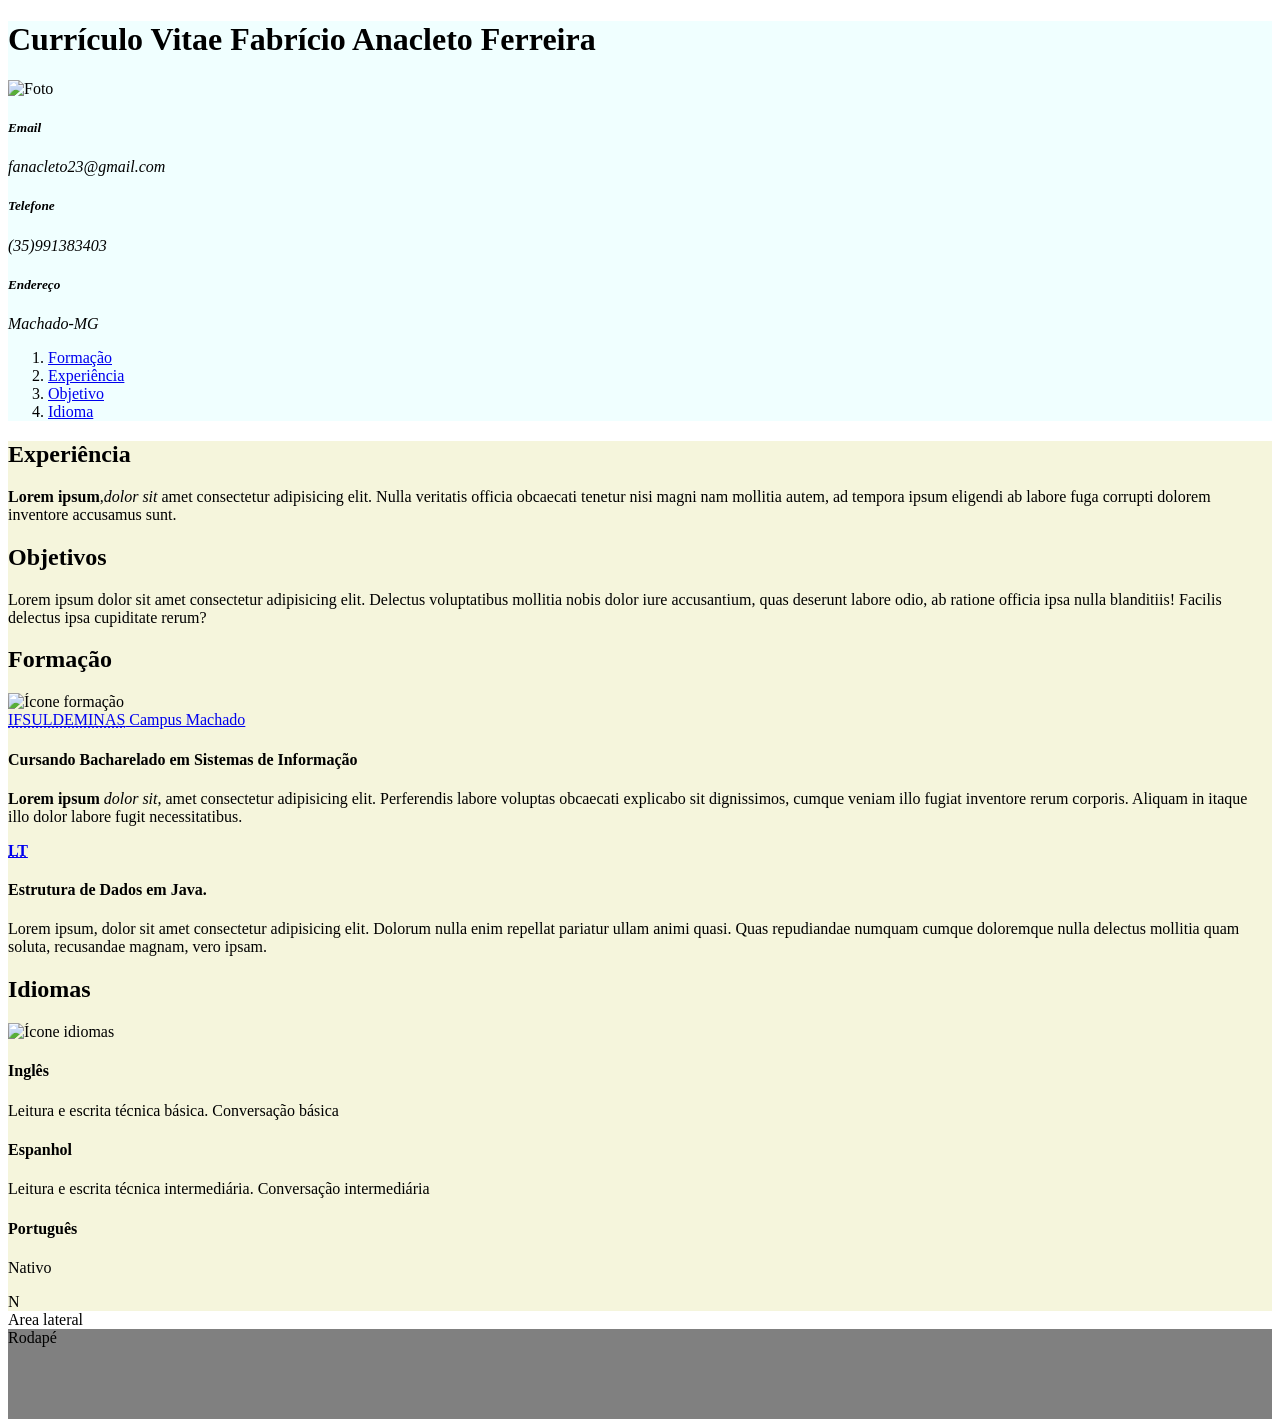
==== index.html @ 52bd7e6c "Primeiro commit" ====
<!DOCTYPE html>
<html>
<head>
    <meta charset="UTF-8">
    <title>Currículo Fabrício Anacleto Ferreira</title>
</head>
<body>
    <header style="background: azure;">
        <header>
            <h1>Currículo Vitae Fabrício Anacleto Ferreira</h1>
            <img src="images/foto.jpeg" alt="Foto" height="50px" width="50px">

            <address>
                <h5>Email</h5>
                <p>fanacleto23@gmail.com</p>
                <h5>Telefone</h5>
                <p>
                    <a href="tel:+55 35991383403"></a>
                    (35)991383403
                </p>
                <h5>Endereço</h5>
                <p>Machado-MG</p>
            </address>
        </header>    
        <nav>
          <ol>
            <li>
              <a href="#h2-formacao">Formação</a>
            </li>
            <li>
              <a href="#h2-exp">Experiência</a>
            </li>
            <li>
              <a href="#h2-objetivo">Objetivo</a>
            </li>
            <li>
              <a href="#h2-idioma">Idioma</a>
            </li>
          </ol>

            <!-- <a href="#h2-idioma">Idiomas</a> -->
        </nav>
    </header>

    <main style="background-color: beige;">

        <section>
            <h2 id="h2-exp">Experiência</h2>
            <p><strong>Lorem ipsum</strong>,<i>dolor sit </i> amet consectetur adipisicing elit. 
                Nulla veritatis officia obcaecati tenetur nisi magni 
                nam mollitia autem, ad tempora ipsum eligendi ab labore 
                fuga corrupti dolorem inventore accusamus sunt.</p>
                <h2>Objetivos</h2>
                <p>Lorem ipsum dolor sit amet consectetur adipisicing elit. Delectus voluptatibus 
                    mollitia nobis dolor iure accusantium, quas deserunt labore odio, 
                    ab ratione officia ipsa nulla blanditiis! Facilis delectus ipsa cupiditate rerum?</p>
        </section>

        <section>
            <header>
              <h2 id="h2-formacao">Formação</h2>
              <img src="" alt="Ícone formação">
            </header>
            <div>
              <div>
                <a href="https://portal.mch.ifsuldeminas.edu.br/" target="_blank">
                  <acronym title="Instituto Federal de Educação, Ciência e Tecnologia do Sul de Minas Gerais">IFSULDEMINAS</acronym>
                  Campus Machado
                </a>
              </div>
              <h4>
                Cursando Bacharelado em <b>Sistemas de Informação</b>
              </h4>
              <p>
                <strong>Lorem ipsum </strong>  <em>dolor sit</em>, amet consectetur adipisicing elit. Perferendis labore voluptas obcaecati explicabo sit dignissimos, cumque veniam illo fugiat inventore rerum corporis. Aliquam in itaque illo dolor labore fugit necessitatibus.
              </p>
            </div>     
            <div>
              <div>
                <a href="http://google.com" target="_blank">
                  <abbr title="Loianne Training">
                    <strong>LT</strong></abbr>
                </a>
              </div>
              <h4>
                Estrutura de Dados em Java.
              </h4>
              <p>Lorem ipsum, dolor sit amet consectetur adipisicing elit. Dolorum nulla enim repellat pariatur ullam animi quasi. Quas repudiandae numquam cumque doloremque nulla delectus mollitia quam soluta, recusandae magnam, vero ipsam.</p>
            </div>
          </section>

        <section>
            <header>
                <h2 id="h2-idioma">Idiomas</h2>
                <img src="" alt="Ícone idiomas">
            </header>
            <div>
                <h4>Inglês</h4>
                <p>Leitura e escrita técnica básica. Conversação básica</p>
            </div>
            <div>
                <h4>Espanhol</h4>
                <p>Leitura e escrita técnica intermediária. Conversação intermediária</p>
            </div>
            <div>
                <h4>Português</h4>
                <p>Nativo</p>
            </div>
        </section>
        
        <section>N</section>
    </main>

    <aside>
        Area lateral
    </aside>
    <footer style="height:10vh; background: gray;">
        Rodapé
    </footer>
</body>
</html>
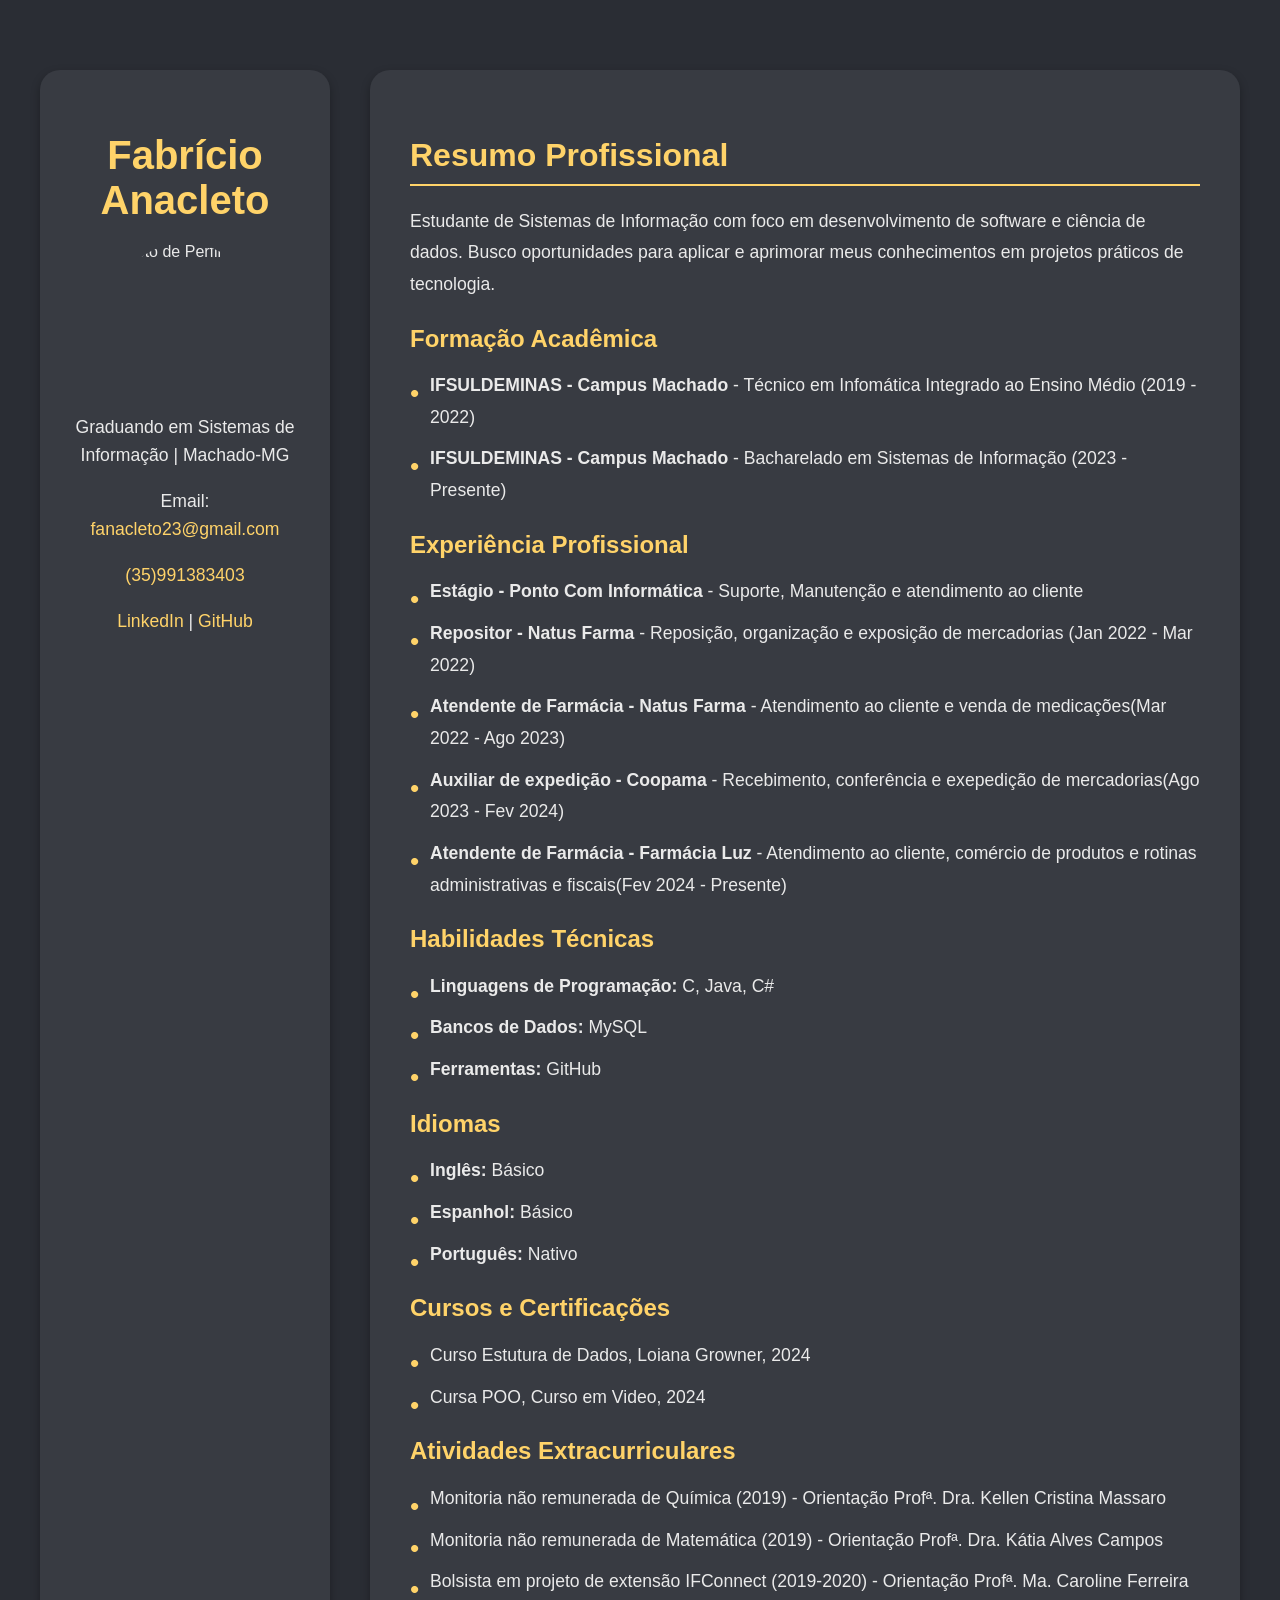
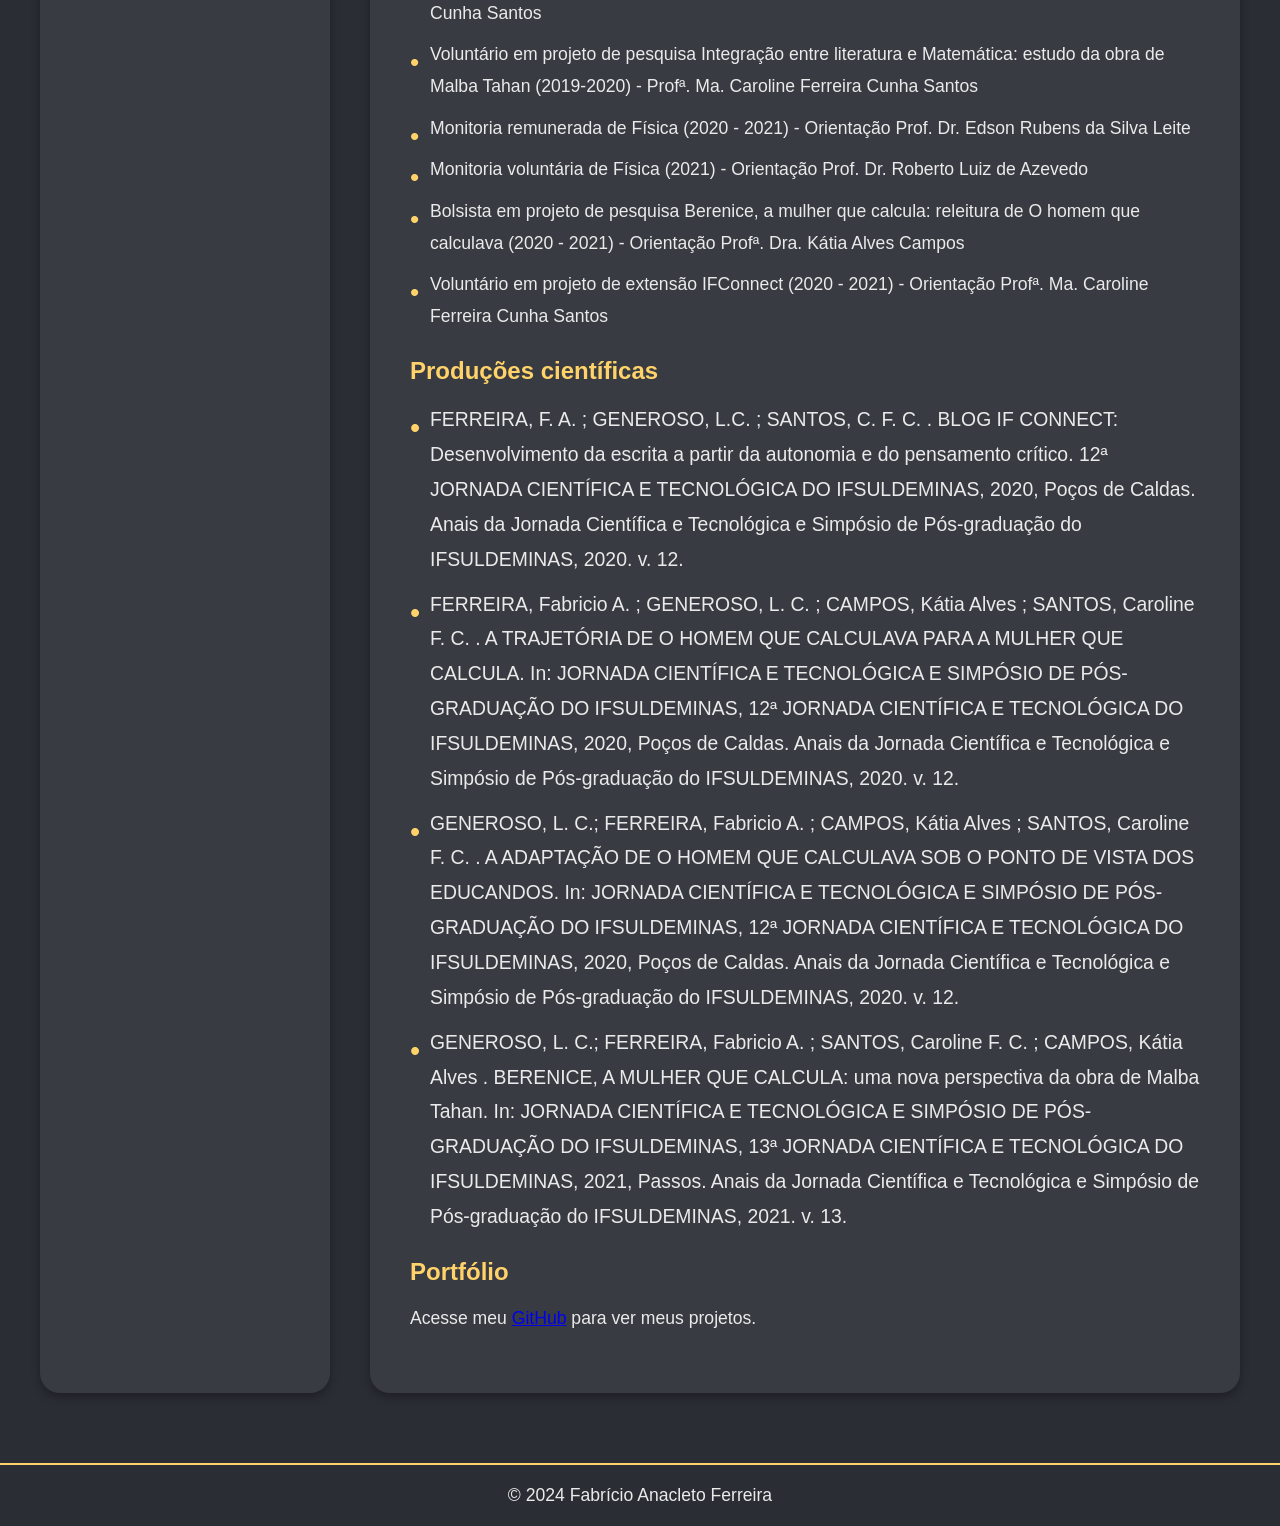
==== commit 56df1742: "Adição de estilo css e informações faltantes no currículo" ====
--- a/index.html
+++ b/index.html
@@ -1,121 +1,92 @@
 <!DOCTYPE html>
-<html>
+<html lang="pt-BR">
 <head>
     <meta charset="UTF-8">
-    <title>Currículo Fabrício Anacleto Ferreira</title>
+    <meta name="viewport" content="width=device-width, initial-scale=1.0">
+    <title>Currículo - Fabrício Anacleto Ferreira</title>
+    <link rel="stylesheet" href="style.css">
 </head>
 <body>
-    <header style="background: azure;">
-        <header>
-            <h1>Currículo Vitae Fabrício Anacleto Ferreira</h1>
-            <img src="images/foto.jpeg" alt="Foto" height="50px" width="50px">
 
-            <address>
-                <h5>Email</h5>
-                <p>fanacleto23@gmail.com</p>
-                <h5>Telefone</h5>
-                <p>
-                    <a href="tel:+55 35991383403"></a>
-                    (35)991383403
-                </p>
-                <h5>Endereço</h5>
-                <p>Machado-MG</p>
-            </address>
-        </header>    
-        <nav>
-          <ol>
-            <li>
-              <a href="#h2-formacao">Formação</a>
-            </li>
-            <li>
-              <a href="#h2-exp">Experiência</a>
-            </li>
-            <li>
-              <a href="#h2-objetivo">Objetivo</a>
-            </li>
-            <li>
-              <a href="#h2-idioma">Idioma</a>
-            </li>
-          </ol>
+    <div class="container">
+        <aside class="profile">
+            <h2>Fabrício Anacleto</h2>
+            <img src="https://via.placeholder.com/150" alt="Foto de Perfil">
+            <p>Graduando em Sistemas de Informação | Machado-MG</p>
+            <p>Email: <a href="mailto:fanacleto23@gmail.com">fanacleto23@gmail.com</a></p>
+            <p><a href="https://wa.me/553591383403" target="_blank">(35)991383403</a></p>
+            <p><a href="https://www.linkedin.com/in/fabr%C3%ADcio-anacleto-b98710278/" target="_blank">LinkedIn</a> | <a href="https://github.com/anacleto241" target="_blank">GitHub</a></p>
+        </aside>
 
-            <!-- <a href="#h2-idioma">Idiomas</a> -->
-        </nav>
-    </header>
+        <section class="content">
+            <h2>Resumo Profissional</h2>
+            <p>Estudante de Sistemas de Informação com foco em desenvolvimento de software e ciência de dados. Busco oportunidades para aplicar e aprimorar meus conhecimentos em projetos práticos de tecnologia.</p>
 
-    <main style="background-color: beige;">
+            <h3>Formação Acadêmica</h3>
+            <ul>
+                <li><strong>IFSULDEMINAS - Campus Machado</strong> - Técnico em Infomática Integrado ao Ensino Médio (2019 - 2022)</li>
+                <li><strong>IFSULDEMINAS - Campus Machado</strong> - Bacharelado em Sistemas de Informação (2023 - Presente)</li>
+            </ul>
 
-        <section>
-            <h2 id="h2-exp">Experiência</h2>
-            <p><strong>Lorem ipsum</strong>,<i>dolor sit </i> amet consectetur adipisicing elit. 
-                Nulla veritatis officia obcaecati tenetur nisi magni 
-                nam mollitia autem, ad tempora ipsum eligendi ab labore 
-                fuga corrupti dolorem inventore accusamus sunt.</p>
-                <h2>Objetivos</h2>
-                <p>Lorem ipsum dolor sit amet consectetur adipisicing elit. Delectus voluptatibus 
-                    mollitia nobis dolor iure accusantium, quas deserunt labore odio, 
-                    ab ratione officia ipsa nulla blanditiis! Facilis delectus ipsa cupiditate rerum?</p>
+            <h3>Experiência Profissional</h3>
+            <ul>
+                <li><strong>Estágio - Ponto Com Informática</strong> - Suporte, Manutenção e atendimento ao cliente</li>
+                <li><strong>Repositor - Natus Farma</strong> - Reposição, organização e exposição de mercadorias (Jan 2022 - Mar 2022)</li>
+                <li><strong>Atendente de Farmácia - Natus Farma</strong> - Atendimento ao cliente e venda de medicações(Mar 2022 - Ago 2023)</li>
+                <li><strong>Auxiliar de expedição - Coopama</strong> - Recebimento, conferência e exepedição de mercadorias(Ago 2023 - Fev 2024)</li>
+                <li><strong>Atendente de Farmácia - Farmácia Luz</strong> - Atendimento ao cliente, comércio de produtos e rotinas administrativas e fiscais(Fev 2024 - Presente)</li>
+
+            </ul>
+
+            <h3>Habilidades Técnicas</h3>
+            <ul>
+                <li><strong>Linguagens de Programação:</strong> C, Java, C#</li>
+                <li><strong>Bancos de Dados:</strong> MySQL</li>
+                <li><strong>Ferramentas:</strong> GitHub</li>
+            </ul>
+
+            <h3>Idiomas</h3>
+            <ul>
+                <li><strong>Inglês:</strong> Básico </li>
+                <li><strong>Espanhol:</strong> Básico </li>
+                <li><strong>Português:</strong> Nativo </li>
+            </ul>
+
+            <h3>Cursos e Certificações</h3>
+            <ul>
+                <li>Curso Estutura de Dados, Loiana Growner, 2024</li>
+                <li>Cursa POO, Curso em Video, 2024</li>
+            </ul>
+
+            <h3>Atividades Extracurriculares</h3>
+            <ul>
+                <li>Monitoria não remunerada de Química (2019) - Orientação Profª. Dra. Kellen Cristina Massaro</li>
+                <li>Monitoria não remunerada de Matemática (2019) - Orientação Profª. Dra. Kátia Alves Campos</li>
+                <li>Bolsista em projeto de extensão IFConnect (2019-2020) - Orientação Profª. Ma. Caroline Ferreira Cunha Santos</li>
+                <li>Voluntário em projeto de pesquisa Integração entre literatura e Matemática: estudo da obra de Malba Tahan (2019-2020) - Profª. Ma. Caroline Ferreira Cunha Santos</li>
+                <li>Monitoria remunerada de Física (2020 - 2021) - Orientação Prof. Dr. Edson Rubens da Silva Leite</li>
+                <li>Monitoria voluntária de Física (2021) - Orientação Prof. Dr. Roberto Luiz de Azevedo</li>
+                <li>Bolsista em projeto de pesquisa Berenice, a mulher que calcula: releitura de O homem que calculava (2020 - 2021) - Orientação Profª. Dra. Kátia Alves Campos</li>
+                <li>Voluntário em projeto de extensão IFConnect (2020 - 2021) - Orientação Profª. Ma. Caroline Ferreira Cunha Santos</li>
+            </ul>
+
+            <h3>Produções científicas</h3>
+            <ul>
+                <ul>
+                    <li>FERREIRA, F. A. ; GENEROSO, L.C. ; SANTOS, C. F. C. . BLOG IF CONNECT: Desenvolvimento da escrita a partir da autonomia e do pensamento crítico. 12ª JORNADA CIENTÍFICA E TECNOLÓGICA DO IFSULDEMINAS, 2020, Poços de Caldas. Anais da Jornada Científica e Tecnológica e Simpósio de Pós-graduação do IFSULDEMINAS, 2020. v. 12.</li>
+                    <li>FERREIRA, Fabricio A. ; GENEROSO, L. C. ; CAMPOS, Kátia Alves ; SANTOS, Caroline F. C. . A TRAJETÓRIA DE O HOMEM QUE CALCULAVA PARA A MULHER QUE CALCULA. In: JORNADA CIENTÍFICA E TECNOLÓGICA E SIMPÓSIO DE PÓS-GRADUAÇÃO DO IFSULDEMINAS, 12ª JORNADA CIENTÍFICA E TECNOLÓGICA DO IFSULDEMINAS, 2020, Poços de Caldas. Anais da Jornada Científica e Tecnológica e Simpósio de Pós-graduação do IFSULDEMINAS, 2020. v. 12.</li>
+                    <li>GENEROSO, L. C.; FERREIRA, Fabricio A. ; CAMPOS, Kátia Alves ; SANTOS, Caroline F. C. . A ADAPTAÇÃO DE O HOMEM QUE CALCULAVA SOB O PONTO DE VISTA DOS EDUCANDOS. In: JORNADA CIENTÍFICA E TECNOLÓGICA E SIMPÓSIO DE PÓS-GRADUAÇÃO DO IFSULDEMINAS, 12ª JORNADA CIENTÍFICA E TECNOLÓGICA DO IFSULDEMINAS, 2020, Poços de Caldas. Anais da Jornada Científica e Tecnológica e Simpósio de Pós-graduação do IFSULDEMINAS, 2020. v. 12.</li>
+                    <li>GENEROSO, L. C.; FERREIRA, Fabricio A. ; SANTOS, Caroline F. C. ; CAMPOS, Kátia Alves . BERENICE, A MULHER QUE CALCULA: uma nova perspectiva da obra de Malba Tahan. In: JORNADA CIENTÍFICA E TECNOLÓGICA E SIMPÓSIO DE PÓS-GRADUAÇÃO DO IFSULDEMINAS, 13ª JORNADA CIENTÍFICA E TECNOLÓGICA DO IFSULDEMINAS, 2021, Passos. Anais da Jornada Científica e Tecnológica e Simpósio de Pós-graduação do IFSULDEMINAS, 2021. v. 13.</li>
+                </ul>
+            </ul>
+            <h3>Portfólio</h3>
+            <p>Acesse meu <a href="https://github.com/anacleto241" target="_blank">GitHub</a> para ver meus projetos.</p>
         </section>
+    </div>
 
-        <section>
-            <header>
-              <h2 id="h2-formacao">Formação</h2>
-              <img src="" alt="Ícone formação">
-            </header>
-            <div>
-              <div>
-                <a href="https://portal.mch.ifsuldeminas.edu.br/" target="_blank">
-                  <acronym title="Instituto Federal de Educação, Ciência e Tecnologia do Sul de Minas Gerais">IFSULDEMINAS</acronym>
-                  Campus Machado
-                </a>
-              </div>
-              <h4>
-                Cursando Bacharelado em <b>Sistemas de Informação</b>
-              </h4>
-              <p>
-                <strong>Lorem ipsum </strong>  <em>dolor sit</em>, amet consectetur adipisicing elit. Perferendis labore voluptas obcaecati explicabo sit dignissimos, cumque veniam illo fugiat inventore rerum corporis. Aliquam in itaque illo dolor labore fugit necessitatibus.
-              </p>
-            </div>     
-            <div>
-              <div>
-                <a href="http://google.com" target="_blank">
-                  <abbr title="Loianne Training">
-                    <strong>LT</strong></abbr>
-                </a>
-              </div>
-              <h4>
-                Estrutura de Dados em Java.
-              </h4>
-              <p>Lorem ipsum, dolor sit amet consectetur adipisicing elit. Dolorum nulla enim repellat pariatur ullam animi quasi. Quas repudiandae numquam cumque doloremque nulla delectus mollitia quam soluta, recusandae magnam, vero ipsam.</p>
-            </div>
-          </section>
+    <footer>
+        <p>&copy; 2024 Fabrício Anacleto Ferreira</p>
+    </footer>
 
-        <section>
-            <header>
-                <h2 id="h2-idioma">Idiomas</h2>
-                <img src="" alt="Ícone idiomas">
-            </header>
-            <div>
-                <h4>Inglês</h4>
-                <p>Leitura e escrita técnica básica. Conversação básica</p>
-            </div>
-            <div>
-                <h4>Espanhol</h4>
-                <p>Leitura e escrita técnica intermediária. Conversação intermediária</p>
-            </div>
-            <div>
-                <h4>Português</h4>
-                <p>Nativo</p>
-            </div>
-        </section>
-        
-        <section>N</section>
-    </main>
-
-    <aside>
-        Area lateral
-    </aside>
-    <footer style="height:10vh; background: gray;">
-        Rodapé
-    </footer>
 </body>
-</html>+</html>
--- a/style.css
+++ b/style.css
@@ -0,0 +1,118 @@
+body {
+    margin: 0;
+    padding: 0;
+    font-family: 'Arial', sans-serif;
+    background-color: #2a2d34;
+    color: #eaeaea;
+}
+
+.container {
+    max-width: 1200px;
+    margin: 50px auto;
+    display: grid;
+    grid-template-columns: 1fr 3fr;
+    gap: 40px;
+    padding: 20px;
+}
+
+.profile {
+    background-color: #383b42;
+    border-radius: 20px;
+    padding: 30px;
+    box-shadow: 0 4px 10px rgba(0, 0, 0, 0.3);
+}
+
+.profile h2 {
+    color: #ffd369;
+    font-size: 2.5em;
+    margin-bottom: 20px;
+    text-align: center;
+}
+
+.profile img {
+    border-radius: 50%;
+    width: 150px;
+    height: 150px;
+    display: block;
+    margin: 20px auto;
+}
+
+.profile p {
+    font-size: 1.1em;
+    text-align: center;
+    line-height: 1.6;
+}
+
+.profile a {
+    color: #ffd369;
+    text-decoration: none;
+}
+
+.content {
+    background-color: #383b42;
+    border-radius: 20px;
+    padding: 40px;
+    box-shadow: 0 4px 10px rgba(0, 0, 0, 0.3);
+}
+
+.content h2 {
+    color: #ffd369;
+    font-size: 2em;
+    border-bottom: 2px solid #ffd369;
+    padding-bottom: 10px;
+    margin-bottom: 20px;
+}
+
+.content h3 {
+    color: #ffd369;
+    font-size: 1.5em;
+    margin-bottom: 10px;
+}
+
+.content p, .content ul {
+    font-size: 1.1em;
+    line-height: 1.8;
+}
+
+.content ul {
+    list-style: none;
+    padding: 0;
+}
+
+.content ul li {
+    margin-bottom: 10px;
+    padding-left: 20px;
+    position: relative;
+}
+
+.content ul li::before {
+    content: "•";
+    position: absolute;
+    left: 0;
+    color: #ffd369;
+    font-size: 1.5em;
+}
+
+footer {
+    background-color: #2a2d34;
+    text-align: center;
+    padding: 20px 0;
+    color: #eaeaea;
+    margin-top: 50px;
+    border-top: 2px solid #ffd369;
+}
+
+footer p {
+    margin: 0;
+    font-size: 1.1em;
+}
+
+@media (max-width: 768px) {
+    .container {
+        grid-template-columns: 1fr;
+    }
+
+    .profile {
+        margin-bottom: 30px;
+    }
+}
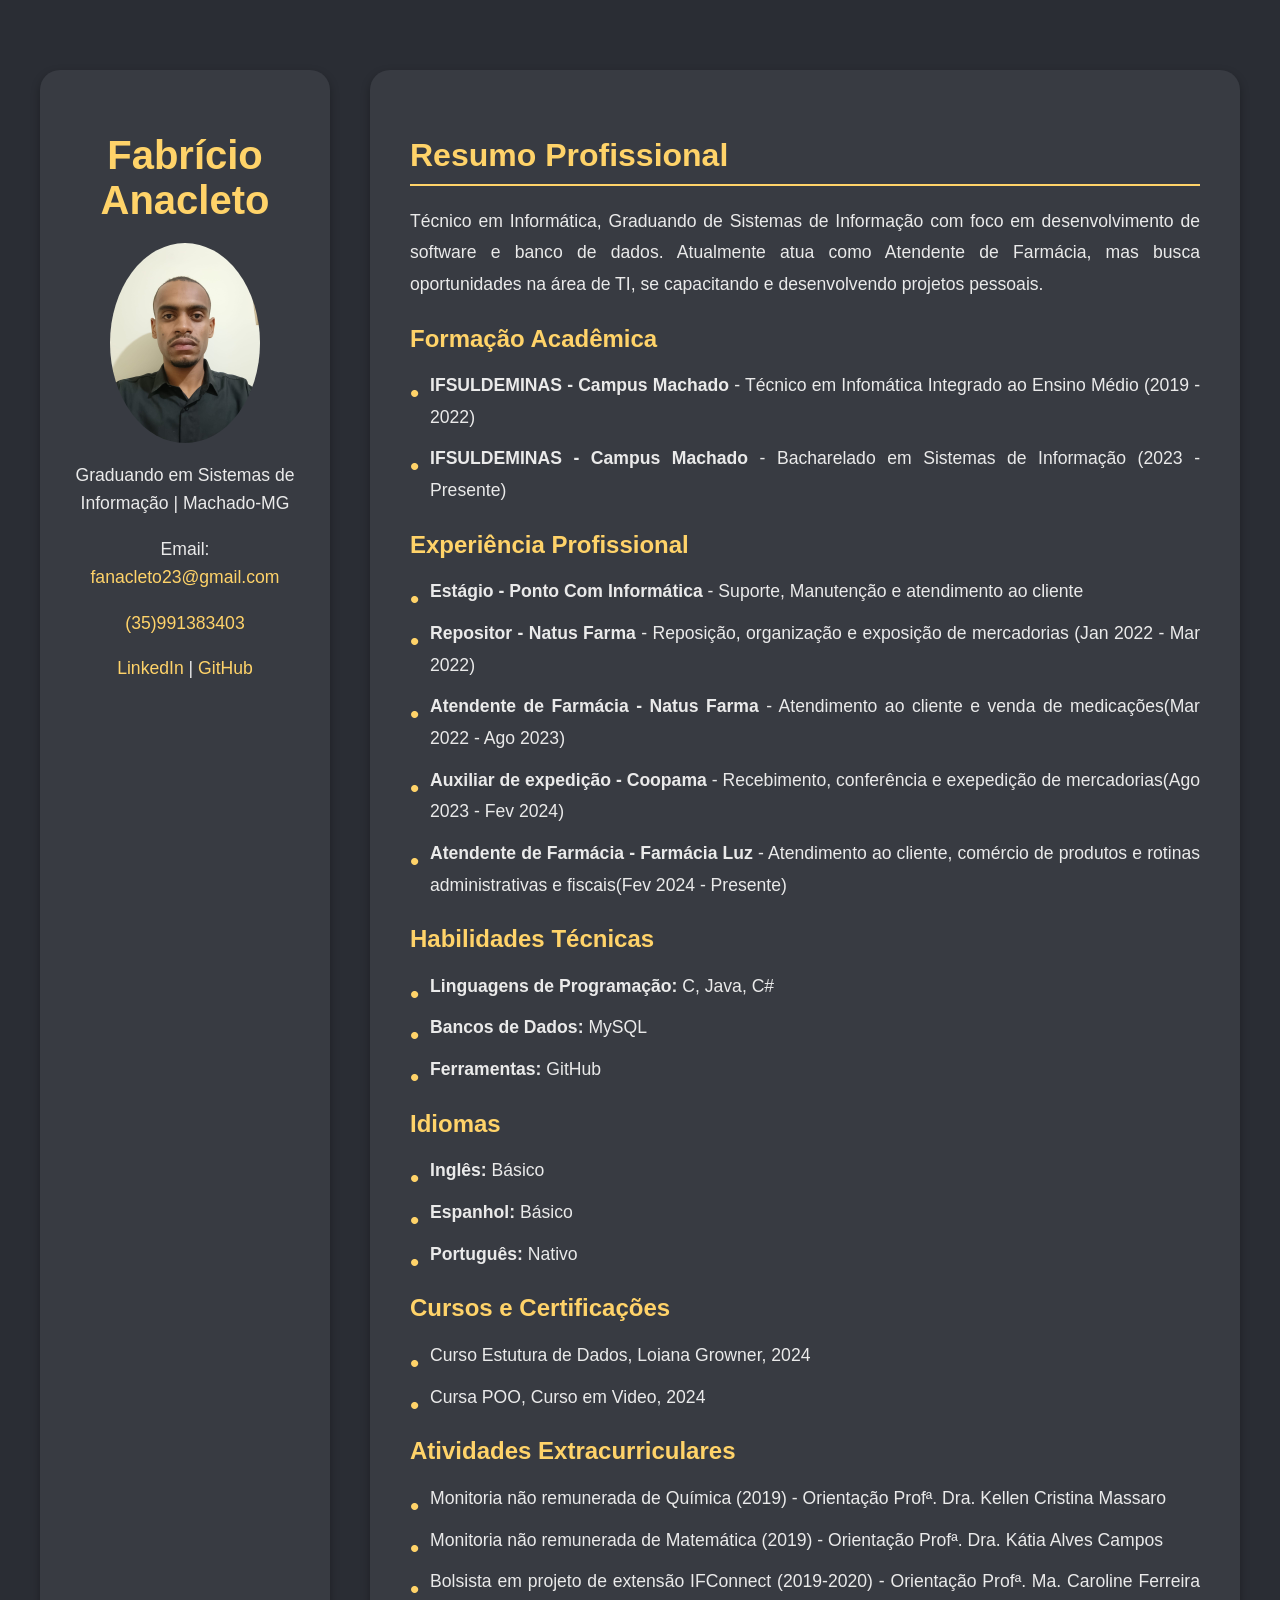
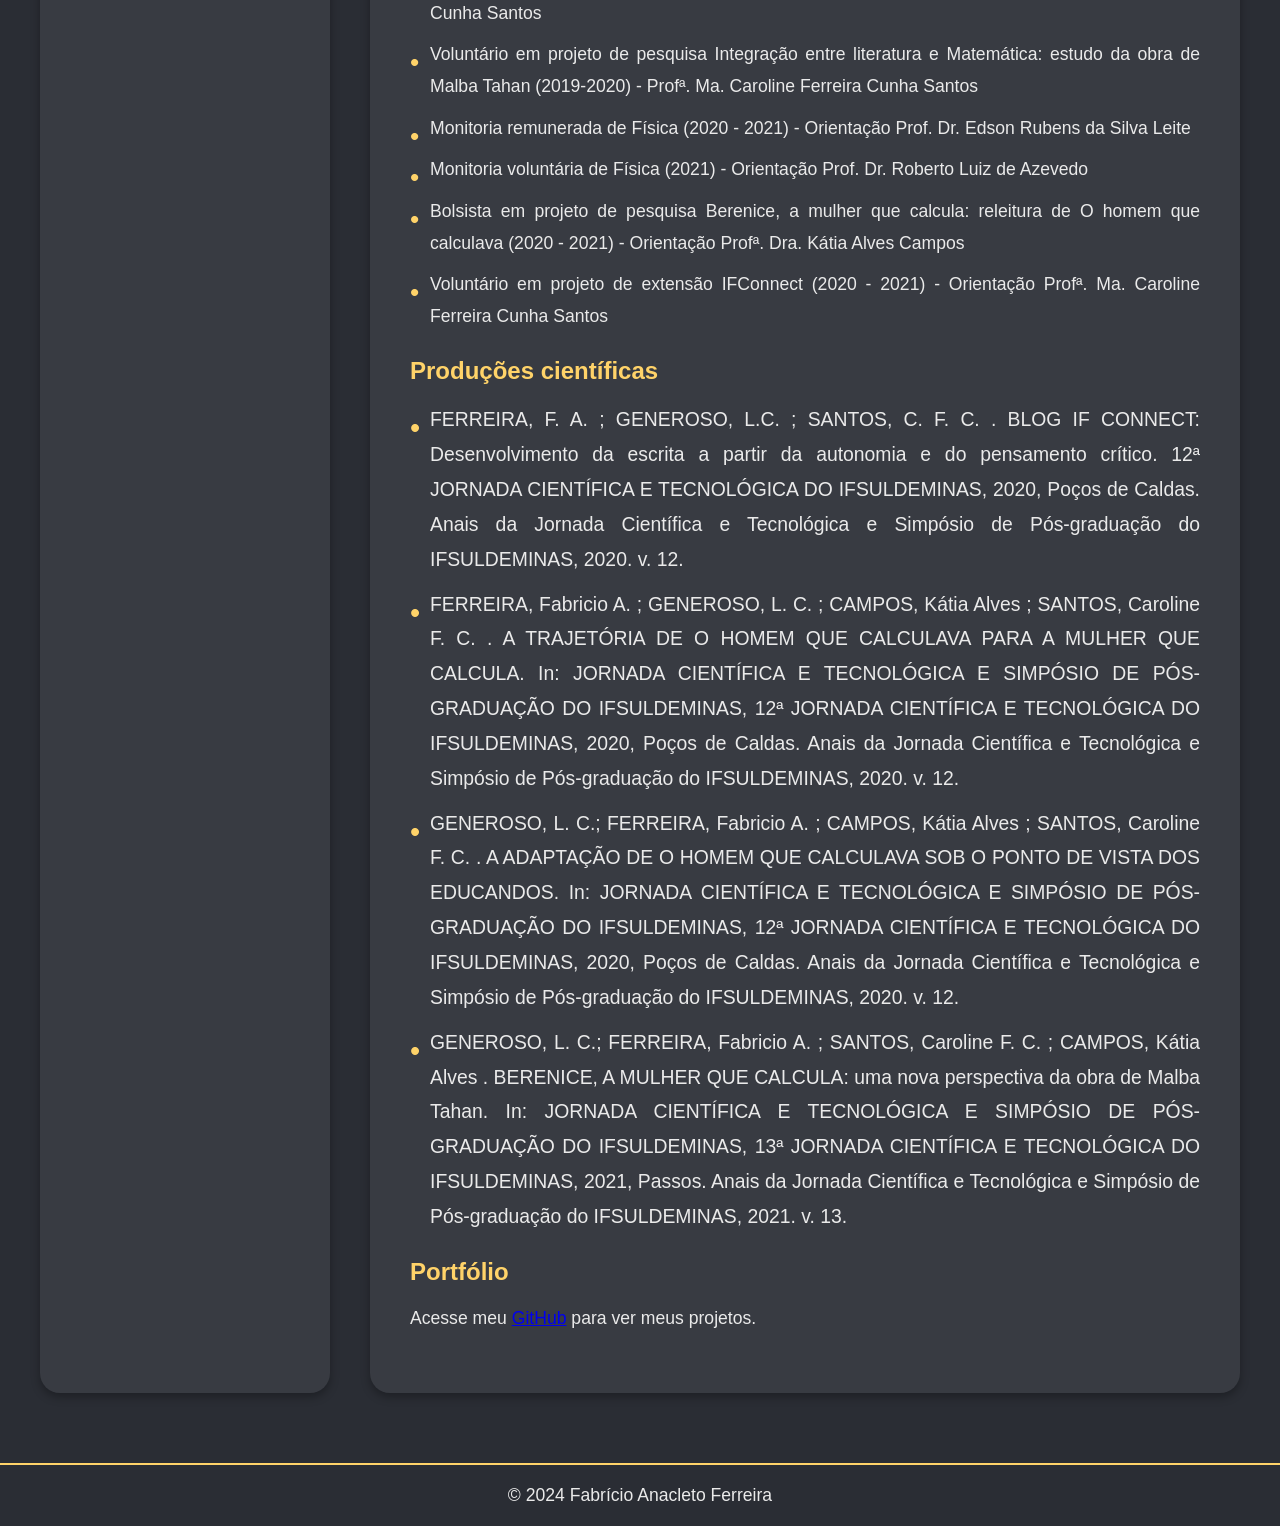
==== commit 1bbf5fac: "Finalização do currículo" ====
--- a/index.html
+++ b/index.html
@@ -11,7 +11,7 @@
     <div class="container">
         <aside class="profile">
             <h2>Fabrício Anacleto</h2>
-            <img src="https://via.placeholder.com/150" alt="Foto de Perfil">
+            <img src="images/perfil.jpg" alt="Foto de Perfil">
             <p>Graduando em Sistemas de Informação | Machado-MG</p>
             <p>Email: <a href="mailto:fanacleto23@gmail.com">fanacleto23@gmail.com</a></p>
             <p><a href="https://wa.me/553591383403" target="_blank">(35)991383403</a></p>
@@ -20,7 +20,9 @@
 
         <section class="content">
             <h2>Resumo Profissional</h2>
-            <p>Estudante de Sistemas de Informação com foco em desenvolvimento de software e ciência de dados. Busco oportunidades para aplicar e aprimorar meus conhecimentos em projetos práticos de tecnologia.</p>
+            <p>Técnico em Informática, Graduando de Sistemas de Informação com foco em desenvolvimento de software e banco de dados. 
+              Atualmente atua como Atendente de Farmácia, mas busca oportunidades na área de TI, se capacitando e desenvolvendo projetos pessoais.
+            </p>
 
             <h3>Formação Acadêmica</h3>
             <ul>
--- a/style.css
+++ b/style.css
@@ -4,6 +4,7 @@
     font-family: 'Arial', sans-serif;
     background-color: #2a2d34;
     color: #eaeaea;
+    text-align: justify;
 }
 
 .container {
@@ -31,10 +32,10 @@
 
 .profile img {
     border-radius: 50%;
+    height: 200px;
     width: 150px;
-    height: 150px;
     display: block;
-    margin: 20px auto;
+    margin: 0 auto;
 }
 
 .profile p {
